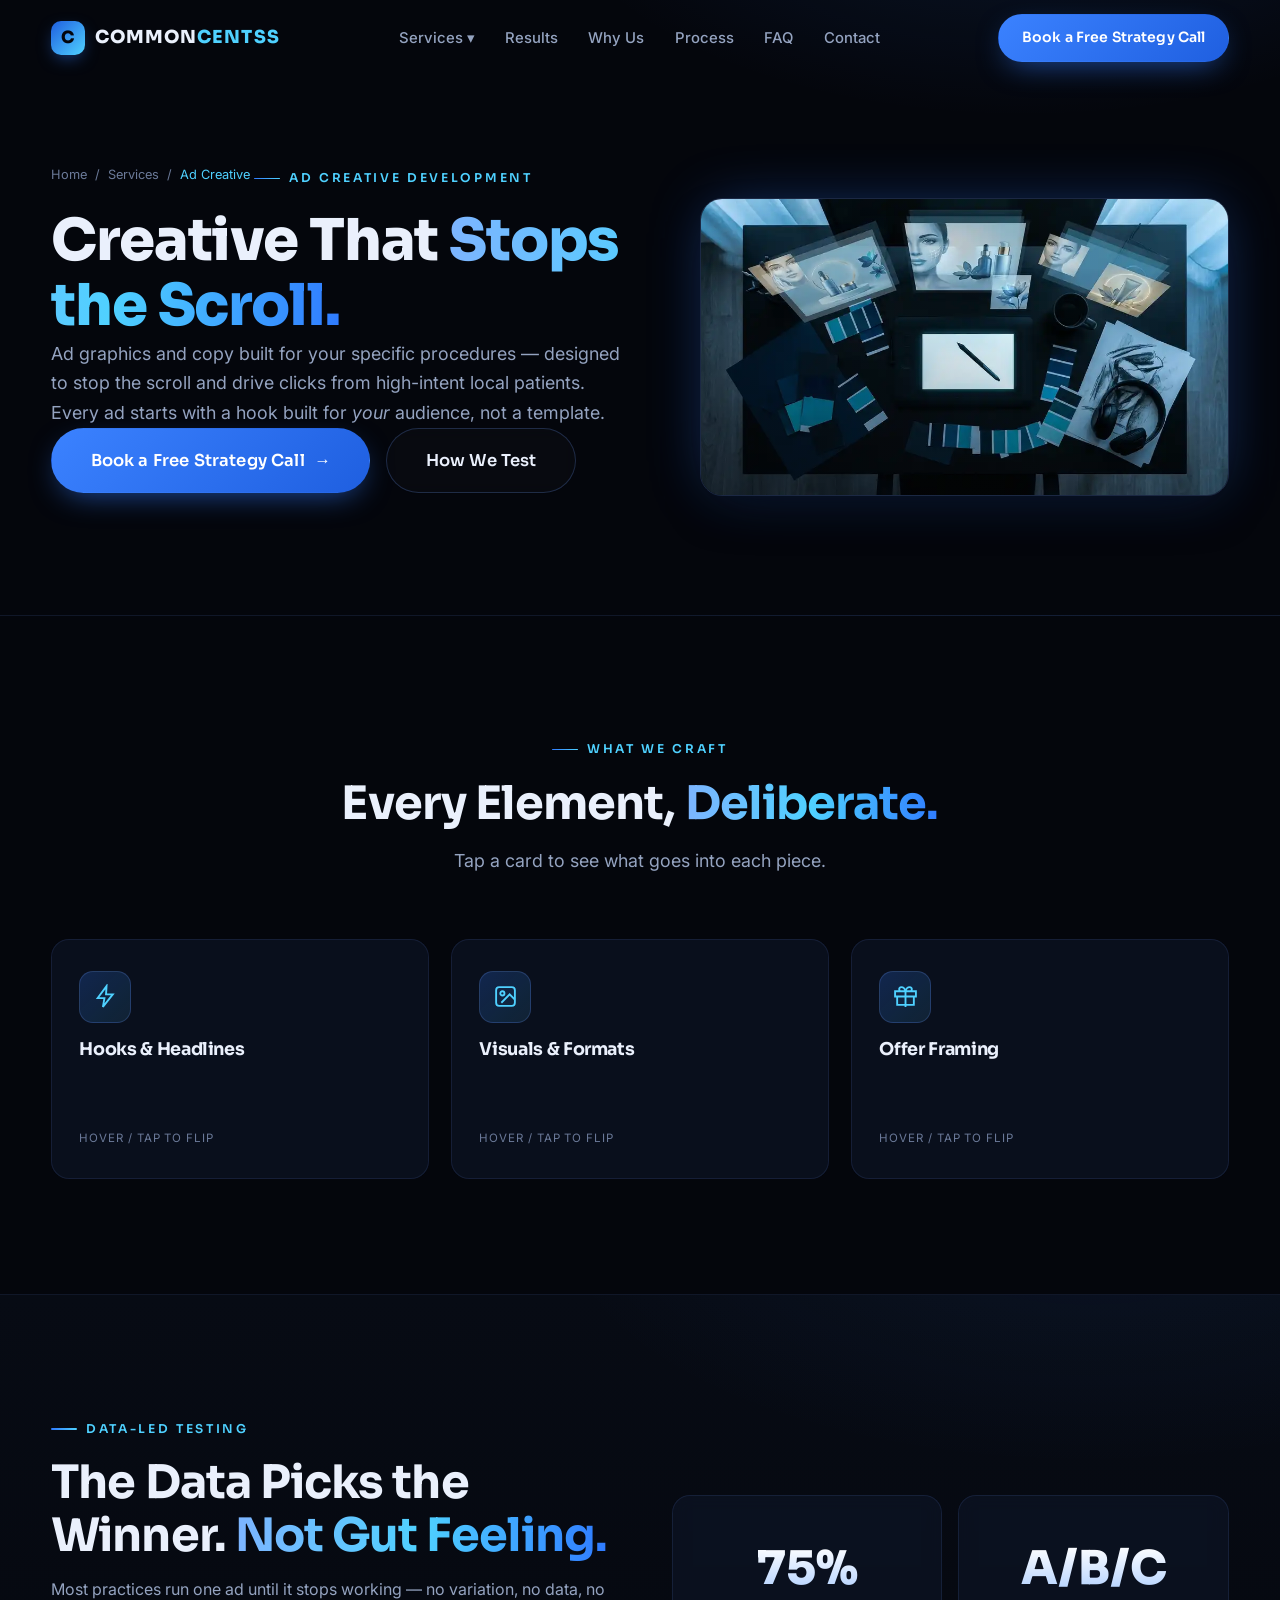
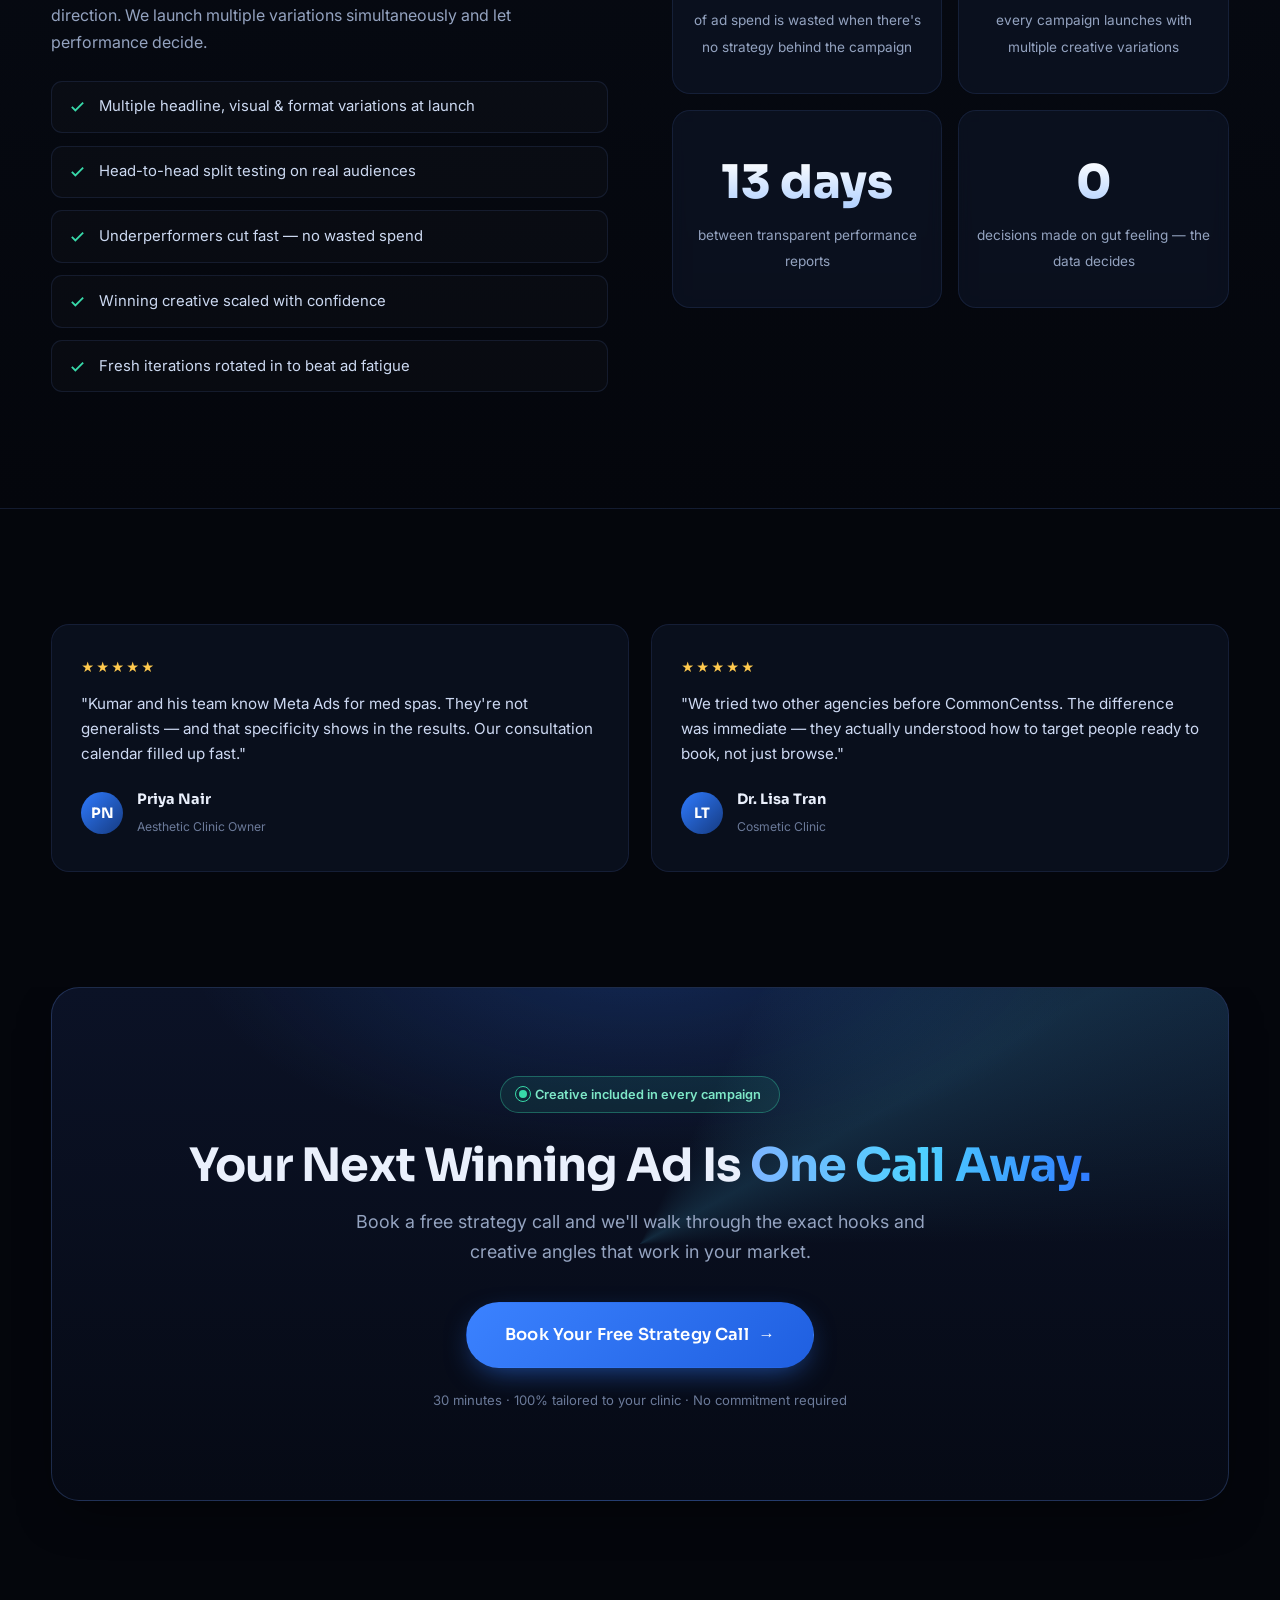
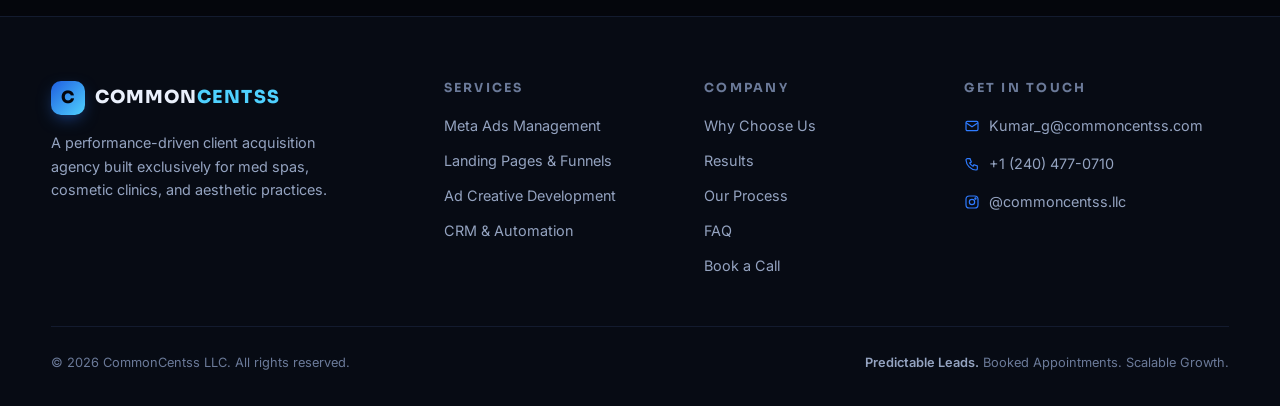
==== services/ad-creative.html @ 87baf68e "Build CommonCentss agency website — dark premium multi-page static site - Home page: interactive par" ====
<!DOCTYPE html>
<html lang="en">
<head>
  <meta charset="UTF-8" />
  <meta name="viewport" content="width=device-width, initial-scale=1.0" />
  <title>Done-For-You Ad Creative for Med Spas &amp; Aesthetic Clinics — CommonCentss</title>
  <meta name="description" content="Scroll-stopping ad graphics and copy built for your specific procedures — tested in variations until the data picks a winner. Done-for-you creative for aesthetic practices." />
  <link rel="preconnect" href="https://fonts.googleapis.com" />
  <link rel="preconnect" href="https://fonts.gstatic.com" crossorigin />
  <link href="https://fonts.googleapis.com/css2?family=Inter:wght@400;500;600&family=Sora:wght@600;700;800&display=swap" rel="stylesheet" />
  <link rel="stylesheet" href="../css/style.css" />
  <link rel="icon" href="data:image/svg+xml,<svg xmlns='http://www.w3.org/2000/svg' viewBox='0 0 100 100'><rect width='100' height='100' rx='24' fill='%231f5fe0'/><text x='50' y='68' font-size='55' font-family='Arial' font-weight='bold' fill='white' text-anchor='middle'>C</text></svg>" />
  <noscript><style>.reveal{opacity:1 !important;transform:none !important}</style></noscript>
</head>
<body>

  <div class="scroll-progress" aria-hidden="true"></div>

  <header class="nav">
    <div class="container nav-inner">
      <a href="../index.html" class="logo" aria-label="CommonCentss home">
        <span class="logo-mark">C</span>
        <span>COMMON<b>CENTSS</b></span>
      </a>
      <nav aria-label="Primary">
        <ul class="nav-links">
          <li class="dropdown">
            <a href="../index.html#services">Services ▾</a>
            <div class="dropdown-menu">
              <a href="meta-ads.html">Meta Ads Management<small>Facebook &amp; Instagram, fully managed</small></a>
              <a href="landing-pages.html">Landing Pages &amp; Funnels<small>Built to convert cold traffic</small></a>
              <a href="ad-creative.html">Ad Creative Development<small>Scroll-stopping visuals &amp; copy</small></a>
              <a href="crm-automation.html">CRM &amp; Follow-Up Automation<small>No lead left behind</small></a>
            </div>
          </li>
          <li><a href="../index.html#results">Results</a></li>
          <li><a href="../index.html#why-us">Why Us</a></li>
          <li><a href="../index.html#process">Process</a></li>
          <li><a href="../index.html#faq">FAQ</a></li>
          <li><a href="../contact.html">Contact</a></li>
        </ul>
      </nav>
      <div class="nav-cta">
        <a href="../contact.html" class="btn btn-primary">Book a Free Strategy Call</a>
      </div>
      <button class="nav-toggle" aria-label="Menu" aria-expanded="false">
        <span></span><span></span><span></span>
      </button>
    </div>
  </header>

  <main>

    <!-- PAGE HERO -->
    <section class="page-hero">
      <div class="container page-hero-grid">
        <div>
          <div class="breadcrumb reveal"><a href="../index.html">Home</a> / <a href="../index.html#services">Services</a> / <span style="color:var(--cyan)">Ad Creative</span></div>
          <span class="eyebrow reveal" style="--rd:.05s">Ad Creative Development</span>
          <h1 class="display reveal" style="--rd:.1s;font-size:clamp(2.2rem,4.6vw,3.6rem)">Creative That <span class="grad-text">Stops the Scroll.</span></h1>
          <p class="lead reveal" style="--rd:.18s">Ad graphics and copy built for your specific procedures — designed to stop the scroll and drive clicks from high-intent local patients. Every ad starts with a hook built for <em>your</em> audience, not a template.</p>
          <div class="hero-ctas reveal" style="--rd:.26s">
            <a href="../contact.html" class="btn btn-primary btn-lg">Book a Free Strategy Call <span class="btn-arrow">→</span></a>
            <a href="#testing" class="btn btn-ghost btn-lg">How We Test</a>
          </div>
        </div>
        <div class="reveal reveal-right" style="--rd:.2s">
          <div class="media-frame" data-tilt="6">
            <img src="../assets/img/creative-studio.webp" alt="Ad creative design process for beauty clinic campaigns" loading="eager" />
          </div>
        </div>
      </div>
    </section>

    <!-- WHAT WE CRAFT -->
    <section class="band-deep">
      <div class="container">
        <div class="section-head center reveal">
          <span class="eyebrow">What We Craft</span>
          <h2 class="h2">Every Element, <span class="grad-text">Deliberate.</span></h2>
          <p class="lead">Tap a card to see what goes into each piece.</p>
        </div>
        <div class="grid-3">
          <div class="flip-card reveal" tabindex="0" role="button" aria-label="Hooks and headlines details">
            <div class="flip-inner">
              <div class="flip-face flip-front">
                <div class="card-ico"><svg viewBox="0 0 24 24" fill="none" stroke="currentColor" stroke-width="1.8"><path d="M13 2L4.5 13.5H11L9.5 22 19 10h-6.5z"/></svg></div>
                <h3>Hooks &amp; Headlines</h3>
                <span class="flip-hint">Hover / tap to flip</span>
              </div>
              <div class="flip-face flip-back">
                <p>The first line decides everything. We write hooks around your procedure, your market, and the exact outcome your ideal patient wants — then test them head-to-head.</p>
              </div>
            </div>
          </div>
          <div class="flip-card reveal" style="--rd:.08s" tabindex="0" role="button" aria-label="Visuals and formats details">
            <div class="flip-inner">
              <div class="flip-face flip-front">
                <div class="card-ico"><svg viewBox="0 0 24 24" fill="none" stroke="currentColor" stroke-width="1.8"><rect x="3" y="3" width="18" height="18" rx="3"/><circle cx="9" cy="9" r="2"/><path d="M21 15l-5-5-8 8"/></svg></div>
                <h3>Visuals &amp; Formats</h3>
                <span class="flip-hint">Hover / tap to flip</span>
              </div>
              <div class="flip-face flip-back">
                <p>Static, carousel, and video formats — designed to feel native to the feed while standing out. Premium aesthetics that match the quality of your practice.</p>
              </div>
            </div>
          </div>
          <div class="flip-card reveal" style="--rd:.16s" tabindex="0" role="button" aria-label="Offer framing details">
            <div class="flip-inner">
              <div class="flip-face flip-front">
                <div class="card-ico"><svg viewBox="0 0 24 24" fill="none" stroke="currentColor" stroke-width="1.8"><path d="M20 12v8H4v-8M2 7h20v5H2zM12 22V7M12 7s-1-4-4-4-2.5 4 0 4h4zM12 7s1-4 4-4 2.5 4 0 4h-4z"/></svg></div>
                <h3>Offer Framing</h3>
                <span class="flip-hint">Hover / tap to flip</span>
              </div>
              <div class="flip-face flip-back">
                <p>The right offer, framed the right way, for the right audience. We position your consultation as the obvious next step — not a hard sell.</p>
              </div>
            </div>
          </div>
        </div>
      </div>
    </section>

    <!-- TESTING -->
    <section id="testing" class="band-raise">
      <div class="container feature-row">
        <div class="feature-copy reveal reveal-left">
          <span class="eyebrow">Data-Led Testing</span>
          <h2 class="h2">The Data Picks the Winner. <span class="grad-text">Not Gut Feeling.</span></h2>
          <p class="lead">Most practices run one ad until it stops working — no variation, no data, no direction. We launch multiple variations simultaneously and let performance decide.</p>
          <ul class="deliver-list">
            <li><svg viewBox="0 0 24 24" fill="none" stroke="currentColor" stroke-width="2.6"><path d="M4 12.5l5 5L20 6.5"/></svg>Multiple headline, visual &amp; format variations at launch</li>
            <li><svg viewBox="0 0 24 24" fill="none" stroke="currentColor" stroke-width="2.6"><path d="M4 12.5l5 5L20 6.5"/></svg>Head-to-head split testing on real audiences</li>
            <li><svg viewBox="0 0 24 24" fill="none" stroke="currentColor" stroke-width="2.6"><path d="M4 12.5l5 5L20 6.5"/></svg>Underperformers cut fast — no wasted spend</li>
            <li><svg viewBox="0 0 24 24" fill="none" stroke="currentColor" stroke-width="2.6"><path d="M4 12.5l5 5L20 6.5"/></svg>Winning creative scaled with confidence</li>
            <li><svg viewBox="0 0 24 24" fill="none" stroke="currentColor" stroke-width="2.6"><path d="M4 12.5l5 5L20 6.5"/></svg>Fresh iterations rotated in to beat ad fatigue</li>
          </ul>
        </div>
        <div class="reveal reveal-right">
          <div class="grid-2" style="gap:1rem">
            <div class="stat-cell"><b data-count="80" data-suffix="%">0</b><span>of ad spend is wasted when there's no strategy behind the campaign</span></div>
            <div class="stat-cell"><b>A/B/C</b><span>every campaign launches with multiple creative variations</span></div>
            <div class="stat-cell"><b data-count="14" data-suffix=" days">0</b><span>between transparent performance reports</span></div>
            <div class="stat-cell"><b>0</b><span>decisions made on gut feeling — the data decides</span></div>
          </div>
        </div>
      </div>
    </section>

    <!-- QUOTE -->
    <section class="band-deep">
      <div class="container">
        <div class="grid-2">
          <div class="card quote-card reveal">
            <div class="stars">★★★★★</div>
            <blockquote>"Kumar and his team know Meta Ads for med spas. They're not generalists — and that specificity shows in the results. Our consultation calendar filled up fast."</blockquote>
            <div class="quote-who"><span class="avatar">PN</span><div><b>Priya Nair</b><span>Aesthetic Clinic Owner</span></div></div>
          </div>
          <div class="card quote-card reveal" style="--rd:.08s">
            <div class="stars">★★★★★</div>
            <blockquote>"We tried two other agencies before CommonCentss. The difference was immediate — they actually understood how to target people ready to book, not just browse."</blockquote>
            <div class="quote-who"><span class="avatar">LT</span><div><b>Dr. Lisa Tran</b><span>Cosmetic Clinic</span></div></div>
          </div>
        </div>
      </div>
    </section>

    <!-- CTA -->
    <section class="cta-final band-deep" style="padding-top:0">
      <div class="container">
        <div class="cta-panel reveal">
          <span class="slot-badge"><span class="pulse-dot"></span>Creative included in every campaign</span>
          <h2 class="h2">Your Next Winning Ad Is <span class="grad-text">One Call Away.</span></h2>
          <p class="lead">Book a free strategy call and we'll walk through the exact hooks and creative angles that work in your market.</p>
          <a href="../contact.html" class="btn btn-primary btn-lg">Book Your Free Strategy Call <span class="btn-arrow">→</span></a>
          <p class="cta-sub">30 minutes · 100% tailored to your clinic · No commitment required</p>
        </div>
      </div>
    </section>

  </main>

  <footer>
    <div class="container">
      <div class="footer-grid">
        <div class="footer-brand">
          <a href="../index.html" class="logo"><span class="logo-mark">C</span><span>COMMON<b>CENTSS</b></span></a>
          <p>A performance-driven client acquisition agency built exclusively for med spas, cosmetic clinics, and aesthetic practices.</p>
        </div>
        <div class="footer-col">
          <h4>Services</h4>
          <ul>
            <li><a href="meta-ads.html">Meta Ads Management</a></li>
            <li><a href="landing-pages.html">Landing Pages &amp; Funnels</a></li>
            <li><a href="ad-creative.html">Ad Creative Development</a></li>
            <li><a href="crm-automation.html">CRM &amp; Automation</a></li>
          </ul>
        </div>
        <div class="footer-col">
          <h4>Company</h4>
          <ul>
            <li><a href="../index.html#why-us">Why Choose Us</a></li>
            <li><a href="../index.html#results">Results</a></li>
            <li><a href="../index.html#process">Our Process</a></li>
            <li><a href="../index.html#faq">FAQ</a></li>
            <li><a href="../contact.html">Book a Call</a></li>
          </ul>
        </div>
        <div class="footer-col">
          <h4>Get in Touch</h4>
          <ul>
            <li><a href="mailto:Kumar_g@commoncentss.com"><svg viewBox="0 0 24 24" fill="none" stroke="currentColor" stroke-width="1.8"><rect x="3" y="5" width="18" height="14" rx="2"/><path d="M3 7l9 6 9-6"/></svg>Kumar_g@commoncentss.com</a></li>
            <li><a href="tel:+12404770710"><svg viewBox="0 0 24 24" fill="none" stroke="currentColor" stroke-width="1.8"><path d="M5 4h4l2 5-2.5 1.5a11 11 0 0 0 5 5L15 13l5 2v4a2 2 0 0 1-2 2A16 16 0 0 1 3 6a2 2 0 0 1 2-2z"/></svg>+1 (240) 477-0710</a></li>
            <li><a href="https://www.instagram.com/commoncentss.llc" target="_blank" rel="noopener"><svg viewBox="0 0 24 24" fill="none" stroke="currentColor" stroke-width="1.8"><rect x="3" y="3" width="18" height="18" rx="5"/><circle cx="12" cy="12" r="4"/><circle cx="17.2" cy="6.8" r="0.9" fill="currentColor"/></svg>@commoncentss.llc</a></li>
          </ul>
        </div>
      </div>
      <div class="footer-bottom">
        <span>© <span id="year">2026</span> CommonCentss LLC. All rights reserved.</span>
        <span class="footer-tagline"><b>Predictable Leads.</b> Booked Appointments. Scalable Growth.</span>
      </div>
    </div>
  </footer>

  <button class="to-top" aria-label="Back to top"><svg viewBox="0 0 24 24" fill="none" stroke="currentColor" stroke-width="2.4"><path d="M12 19V5M5 12l7-7 7 7"/></svg></button>

  <script src="../js/main.js"></script>
</body>
</html>
---- css/style.css ----
/* ============================================================
   COMMONCENTSS — Global Stylesheet
   Dark navy / black premium theme · electric blue accents
   ============================================================ */

:root {
  --bg-0: #04060c;
  --bg-1: #070b14;
  --bg-2: #0a101f;
  --bg-3: #0e1628;
  --panel: rgba(14, 22, 40, 0.6);
  --line: rgba(90, 130, 210, 0.14);
  --line-strong: rgba(90, 130, 210, 0.28);
  --blue: #2f7bff;
  --cyan: #4fd1ff;
  --blue-soft: rgba(47, 123, 255, 0.12);
  --text: #eaf0fc;
  --muted: #94a3c0;
  --muted-2: #6b7a99;
  --success: #38d9a9;
  --radius: 18px;
  --radius-sm: 12px;
  --font-head: "Sora", sans-serif;
  --font-body: "Inter", sans-serif;
  --shadow-card: 0 20px 50px -20px rgba(0, 0, 0, 0.65);
  --shadow-glow: 0 0 60px -12px rgba(47, 123, 255, 0.45);
  --ease-out: cubic-bezier(0.22, 1, 0.36, 1);
}

* { margin: 0; padding: 0; box-sizing: border-box; }

html { scroll-behavior: smooth; }

body {
  font-family: var(--font-body);
  background: var(--bg-0);
  color: var(--text);
  line-height: 1.65;
  -webkit-font-smoothing: antialiased;
  overflow-x: hidden;
}

img { max-width: 100%; display: block; }
a { color: inherit; text-decoration: none; }
ul { list-style: none; }
button { font-family: inherit; cursor: pointer; }

::selection { background: rgba(47, 123, 255, 0.35); color: #fff; }

/* ---------- Typography ---------- */
h1, h2, h3, h4 {
  font-family: var(--font-head);
  font-weight: 700;
  line-height: 1.14;
  letter-spacing: -0.02em;
}

.display {
  font-size: clamp(2.5rem, 5.6vw, 4.4rem);
  font-weight: 800;
}

.h2 { font-size: clamp(1.9rem, 3.6vw, 3rem); }
.h3 { font-size: clamp(1.2rem, 2vw, 1.5rem); }

.lead {
  font-size: clamp(1.02rem, 1.4vw, 1.2rem);
  color: var(--muted);
  max-width: 640px;
}

.grad-text {
  background: linear-gradient(92deg, #7db4ff 0%, var(--cyan) 50%, var(--blue) 100%);
  -webkit-background-clip: text;
  background-clip: text;
  -webkit-text-fill-color: transparent;
  color: transparent;
}

.eyebrow {
  display: inline-flex;
  align-items: center;
  gap: 0.55rem;
  font-family: var(--font-head);
  font-size: 0.76rem;
  font-weight: 600;
  letter-spacing: 0.22em;
  text-transform: uppercase;
  color: var(--cyan);
  margin-bottom: 1.1rem;
}

.eyebrow::before {
  content: "";
  width: 26px;
  height: 1.5px;
  background: linear-gradient(90deg, var(--blue), var(--cyan));
  border-radius: 2px;
}

/* ---------- Layout ---------- */
.container {
  width: min(1180px, 92vw);
  margin-inline: auto;
}

section { position: relative; padding: clamp(4.5rem, 9vw, 8rem) 0; }

.section-head { max-width: 720px; margin-bottom: clamp(2.5rem, 5vw, 4rem); }
.section-head.center { margin-inline: auto; text-align: center; }
.section-head.center .lead { margin-inline: auto; }
.section-head .lead { margin-top: 1rem; }

/* Alternating rhythm bands */
.band-deep { background: var(--bg-0); }
.band-raise {
  background:
    radial-gradient(900px 420px at 85% -10%, rgba(47, 123, 255, 0.07), transparent 60%),
    linear-gradient(180deg, var(--bg-1), var(--bg-0));
  border-top: 1px solid var(--line);
  border-bottom: 1px solid var(--line);
}

/* ---------- Buttons ---------- */
.btn {
  position: relative;
  display: inline-flex;
  align-items: center;
  justify-content: center;
  gap: 0.6rem;
  padding: 0.95rem 1.9rem;
  border-radius: 999px;
  font-family: var(--font-head);
  font-size: 0.95rem;
  font-weight: 600;
  letter-spacing: 0.01em;
  border: 1px solid transparent;
  transition: transform 0.35s var(--ease-out), box-shadow 0.35s var(--ease-out),
    background 0.3s ease, border-color 0.3s ease, color 0.3s ease;
  white-space: nowrap;
}

.btn-primary {
  background: linear-gradient(135deg, #3b82ff 0%, #1f5fe0 100%);
  color: #fff;
  box-shadow: 0 10px 30px -10px rgba(47, 123, 255, 0.65);
}

.btn-primary:hover {
  transform: translateY(-3px);
  box-shadow: 0 18px 44px -12px rgba(47, 123, 255, 0.8);
}

.btn-primary .btn-arrow { transition: transform 0.3s var(--ease-out); }
.btn-primary:hover .btn-arrow { transform: translateX(4px); }

.btn-ghost {
  border-color: var(--line-strong);
  color: var(--text);
  background: rgba(255, 255, 255, 0.02);
  backdrop-filter: blur(6px);
}

.btn-ghost:hover {
  border-color: rgba(79, 209, 255, 0.55);
  color: var(--cyan);
  transform: translateY(-3px);
}

.btn-lg { padding: 1.15rem 2.4rem; font-size: 1.03rem; }

/* ---------- Navbar ---------- */
.nav {
  position: fixed;
  inset: 0 0 auto 0;
  z-index: 100;
  transition: background 0.4s ease, border-color 0.4s ease, box-shadow 0.4s ease;
  border-bottom: 1px solid transparent;
}

.nav.scrolled {
  background: rgba(5, 8, 15, 0.78);
  backdrop-filter: blur(18px);
  -webkit-backdrop-filter: blur(18px);
  border-bottom-color: var(--line);
  box-shadow: 0 12px 40px -20px rgba(0, 0, 0, 0.8);
}

.nav-inner {
  display: flex;
  align-items: center;
  justify-content: space-between;
  gap: 2rem;
  height: 76px;
}

.logo {
  font-family: var(--font-head);
  font-weight: 800;
  font-size: 1.12rem;
  letter-spacing: 0.06em;
  display: inline-flex;
  align-items: center;
  gap: 0.6rem;
}

.logo-mark {
  width: 34px;
  height: 34px;
  border-radius: 10px;
  display: grid;
  place-items: center;
  background: linear-gradient(135deg, #1f5fe0, #4fd1ff);
  color: #04060c;
  font-size: 1.05rem;
  font-weight: 800;
  box-shadow: 0 6px 18px -6px rgba(47, 123, 255, 0.7);
}

.logo span b { color: var(--cyan); font-weight: 800; }

.nav-links {
  display: flex;
  align-items: center;
  gap: 1.9rem;
  font-size: 0.93rem;
  font-weight: 500;
  color: var(--muted);
}

.nav-links > li { position: relative; }

.nav-links a { transition: color 0.25s ease; padding: 0.4rem 0; display: inline-block; }
.nav-links a:hover, .nav-links a.active { color: #fff; }

/* Dropdown */
.dropdown-menu {
  position: absolute;
  top: calc(100% + 10px);
  left: 50%;
  transform: translateX(-50%) translateY(8px);
  min-width: 250px;
  background: rgba(10, 16, 31, 0.96);
  backdrop-filter: blur(20px);
  border: 1px solid var(--line-strong);
  border-radius: 14px;
  padding: 0.5rem;
  opacity: 0;
  visibility: hidden;
  transition: opacity 0.25s ease, transform 0.25s var(--ease-out), visibility 0.25s;
  box-shadow: var(--shadow-card);
}

.dropdown:hover .dropdown-menu,
.dropdown:focus-within .dropdown-menu {
  opacity: 1;
  visibility: visible;
  transform: translateX(-50%) translateY(0);
}

.dropdown-menu a {
  display: block;
  padding: 0.65rem 0.9rem !important;
  border-radius: 9px;
  font-size: 0.9rem;
}

.dropdown-menu a:hover { background: var(--blue-soft); color: var(--cyan); }
.dropdown-menu a small { display: block; color: var(--muted-2); font-size: 0.76rem; font-weight: 400; }

.nav-cta { flex-shrink: 0; }
.nav-cta .btn { padding: 0.7rem 1.4rem; font-size: 0.88rem; }

/* Mobile nav */
.nav-toggle {
  display: none;
  background: none;
  border: 0;
  width: 42px;
  height: 42px;
  position: relative;
  z-index: 110;
}

.nav-toggle span {
  display: block;
  width: 22px;
  height: 2px;
  background: #fff;
  margin: 5px auto;
  border-radius: 2px;
  transition: transform 0.3s var(--ease-out), opacity 0.3s;
}

.nav-toggle.open span:nth-child(1) { transform: translateY(7px) rotate(45deg); }
.nav-toggle.open span:nth-child(2) { opacity: 0; }
.nav-toggle.open span:nth-child(3) { transform: translateY(-7px) rotate(-45deg); }

/* ---------- Hero ---------- */
.hero {
  min-height: 100svh;
  display: flex;
  align-items: center;
  padding: 8.5rem 0 5rem;
  overflow: hidden;
}

#hero-canvas {
  position: absolute;
  inset: 0;
  width: 100%;
  height: 100%;
  pointer-events: none;
}

.hero::after {
  content: "";
  position: absolute;
  inset: auto 0 0 0;
  height: 220px;
  background: linear-gradient(180deg, transparent, var(--bg-0));
  pointer-events: none;
}

.hero-glow {
  position: absolute;
  width: 900px;
  height: 900px;
  top: -350px;
  right: -250px;
  background: radial-gradient(circle, rgba(47, 123, 255, 0.16), transparent 62%);
  filter: blur(10px);
  pointer-events: none;
}

.hero-grid {
  position: relative;
  z-index: 2;
  display: grid;
  grid-template-columns: 1.05fr 0.95fr;
  align-items: center;
  gap: clamp(2.5rem, 5vw, 5rem);
}

.hero-badge {
  display: inline-flex;
  align-items: center;
  gap: 0.55rem;
  border: 1px solid var(--line-strong);
  background: rgba(47, 123, 255, 0.07);
  border-radius: 999px;
  padding: 0.45rem 1.05rem;
  font-size: 0.8rem;
  font-weight: 500;
  color: #bcd2ff;
  margin-bottom: 1.6rem;
  backdrop-filter: blur(6px);
}

.pulse-dot {
  width: 8px;
  height: 8px;
  border-radius: 50%;
  background: var(--success);
  position: relative;
}

.pulse-dot::after {
  content: "";
  position: absolute;
  inset: -4px;
  border-radius: 50%;
  border: 1.5px solid var(--success);
  animation: pulse 1.8s ease-out infinite;
}

@keyframes pulse {
  from { transform: scale(0.6); opacity: 1; }
  to { transform: scale(1.8); opacity: 0; }
}

.hero h1 { margin-bottom: 1.4rem; }
.hero .lead { margin-bottom: 2.4rem; }

.hero-ctas { display: flex; gap: 1rem; flex-wrap: wrap; margin-bottom: 2.6rem; }

.hero-mini-stats {
  display: flex;
  gap: 2.4rem;
  flex-wrap: wrap;
}

.hero-mini-stats div strong {
  display: block;
  font-family: var(--font-head);
  font-size: 1.45rem;
  font-weight: 700;
  color: #fff;
}

.hero-mini-stats div span { font-size: 0.82rem; color: var(--muted-2); }

/* Hero visual — live lead dashboard */
.hero-visual { position: relative; perspective: 1200px; }

.dash-card {
  position: relative;
  background: linear-gradient(165deg, rgba(19, 30, 55, 0.92), rgba(8, 13, 26, 0.94));
  border: 1px solid var(--line-strong);
  border-radius: 22px;
  padding: 1.6rem;
  box-shadow: var(--shadow-card), var(--shadow-glow);
  transform-style: preserve-3d;
  transition: transform 0.25s ease-out;
  will-change: transform;
}

.dash-head {
  display: flex;
  align-items: center;
  justify-content: space-between;
  margin-bottom: 1.3rem;
}

.dash-head .dash-title {
  font-family: var(--font-head);
  font-size: 0.86rem;
  font-weight: 600;
  color: #cfe0ff;
  display: flex;
  align-items: center;
  gap: 0.5rem;
}

.dash-live {
  font-size: 0.68rem;
  font-weight: 700;
  letter-spacing: 0.14em;
  color: var(--success);
  display: inline-flex;
  align-items: center;
  gap: 0.4rem;
}

.dash-metrics {
  display: grid;
  grid-template-columns: repeat(3, 1fr);
  gap: 0.8rem;
  margin-bottom: 1.3rem;
}

.dash-metric {
  background: rgba(255, 255, 255, 0.03);
  border: 1px solid var(--line);
  border-radius: 13px;
  padding: 0.85rem 0.9rem;
}

.dash-metric b {
  display: block;
  font-family: var(--font-head);
  font-size: clamp(1.15rem, 1.8vw, 1.5rem);
  color: #fff;
}

.dash-metric span { font-size: 0.68rem; color: var(--muted-2); letter-spacing: 0.04em; }
.dash-metric.accent b { color: var(--cyan); }

.dash-chart { position: relative; height: 130px; margin-bottom: 1.15rem; }
.dash-chart svg { width: 100%; height: 100%; overflow: visible; }

.chart-line {
  fill: none;
  stroke: url(#chartGrad);
  stroke-width: 2.5;
  stroke-linecap: round;
  stroke-dasharray: 600;
  stroke-dashoffset: 600;
  animation: drawline 2.6s var(--ease-out) 0.5s forwards;
}

.chart-fill { fill: url(#chartFill); opacity: 0; animation: fadein 1.2s ease 1.6s forwards; }

@keyframes drawline { to { stroke-dashoffset: 0; } }
@keyframes fadein { to { opacity: 1; } }

.dash-feed { display: grid; gap: 0.55rem; min-height: 118px; }

.feed-item {
  display: flex;
  align-items: center;
  gap: 0.75rem;
  background: rgba(255, 255, 255, 0.025);
  border: 1px solid var(--line);
  border-radius: 11px;
  padding: 0.6rem 0.85rem;
  font-size: 0.8rem;
  color: #c3d2ee;
  opacity: 0;
  transform: translateY(8px);
  animation: feedin 0.5s var(--ease-out) forwards;
}

@keyframes feedin { to { opacity: 1; transform: translateY(0); } }

.feed-item .feed-ico {
  width: 30px;
  height: 30px;
  border-radius: 9px;
  flex-shrink: 0;
  display: grid;
  place-items: center;
  background: var(--blue-soft);
  color: var(--cyan);
  font-size: 0.85rem;
}

.feed-item small { margin-left: auto; color: var(--muted-2); font-size: 0.68rem; white-space: nowrap; }

/* floating chips around dashboard */
.float-chip {
  position: absolute;
  z-index: 3;
  background: rgba(12, 19, 36, 0.92);
  border: 1px solid var(--line-strong);
  backdrop-filter: blur(10px);
  border-radius: 14px;
  padding: 0.7rem 1rem;
  font-size: 0.78rem;
  font-weight: 600;
  color: #d9e6ff;
  box-shadow: var(--shadow-card);
  display: flex;
  align-items: center;
  gap: 0.55rem;
  animation: floaty 6s ease-in-out infinite;
}

.float-chip b { color: var(--cyan); font-family: var(--font-head); }
.chip-tl { top: -22px; left: -30px; animation-delay: 0s; }
.chip-br { bottom: -20px; right: -24px; animation-delay: -3s; }

@keyframes floaty {
  0%, 100% { transform: translateY(0); }
  50% { transform: translateY(-12px); }
}

/* ---------- Trust strip ---------- */
.trust { padding: 3.2rem 0; border-top: 1px solid var(--line); border-bottom: 1px solid var(--line); background: var(--bg-1); overflow: hidden; }

.trust-label {
  text-align: center;
  font-size: 0.75rem;
  font-weight: 600;
  letter-spacing: 0.24em;
  text-transform: uppercase;
  color: var(--muted-2);
  margin-bottom: 1.6rem;
}

.marquee { position: relative; overflow: hidden; -webkit-mask-image: linear-gradient(90deg, transparent, #000 12%, #000 88%, transparent); mask-image: linear-gradient(90deg, transparent, #000 12%, #000 88%, transparent); }

.marquee-track {
  display: flex;
  gap: 3.5rem;
  width: max-content;
  animation: marquee 30s linear infinite;
}

.marquee:hover .marquee-track { animation-play-state: paused; }

@keyframes marquee { to { transform: translateX(-50%); } }

.marquee-item {
  display: inline-flex;
  align-items: center;
  gap: 0.7rem;
  font-family: var(--font-head);
  font-size: 1.02rem;
  font-weight: 600;
  color: #7e90b5;
  white-space: nowrap;
}

.marquee-item svg { width: 20px; height: 20px; color: var(--blue); opacity: 0.85; }

/* ---------- Stats band ---------- */
.stats-band {
  display: grid;
  grid-template-columns: repeat(4, 1fr);
  gap: 1rem;
}

.stat-cell {
  text-align: center;
  padding: 2.1rem 1rem;
  border-radius: var(--radius);
  background: var(--panel);
  border: 1px solid var(--line);
  backdrop-filter: blur(8px);
  transition: transform 0.4s var(--ease-out), border-color 0.4s ease, box-shadow 0.4s ease;
}

.stat-cell:hover {
  transform: translateY(-6px);
  border-color: rgba(79, 209, 255, 0.4);
  box-shadow: var(--shadow-glow);
}

.stat-cell b {
  display: block;
  font-family: var(--font-head);
  font-size: clamp(2rem, 4vw, 2.9rem);
  font-weight: 800;
  background: linear-gradient(180deg, #fff 20%, #9cc4ff);
  -webkit-background-clip: text;
  background-clip: text;
  -webkit-text-fill-color: transparent;
}

.stat-cell span { font-size: 0.85rem; color: var(--muted); }

/* ---------- Cards / services ---------- */
.grid-2 { display: grid; grid-template-columns: repeat(2, 1fr); gap: 1.4rem; }
.grid-3 { display: grid; grid-template-columns: repeat(3, 1fr); gap: 1.4rem; }
.grid-4 { display: grid; grid-template-columns: repeat(4, 1fr); gap: 1.4rem; }

.card {
  position: relative;
  background: var(--panel);
  border: 1px solid var(--line);
  border-radius: var(--radius);
  padding: 2rem 1.8rem;
  backdrop-filter: blur(8px);
  transition: transform 0.45s var(--ease-out), border-color 0.4s ease, box-shadow 0.45s ease;
  overflow: hidden;
}

.card::before {
  content: "";
  position: absolute;
  inset: 0;
  background: radial-gradient(420px 200px at var(--mx, 50%) var(--my, 0%), rgba(79, 209, 255, 0.09), transparent 60%);
  opacity: 0;
  transition: opacity 0.4s ease;
  pointer-events: none;
}

.card:hover::before { opacity: 1; }

.card:hover {
  transform: translateY(-7px);
  border-color: rgba(79, 209, 255, 0.35);
  box-shadow: var(--shadow-card);
}

.card-3d { transform-style: preserve-3d; will-change: transform; }

.card-ico {
  width: 52px;
  height: 52px;
  border-radius: 14px;
  display: grid;
  place-items: center;
  background: linear-gradient(135deg, rgba(47, 123, 255, 0.22), rgba(79, 209, 255, 0.1));
  border: 1px solid var(--line-strong);
  color: var(--cyan);
  margin-bottom: 1.25rem;
}

.card-ico svg { width: 25px; height: 25px; }

.card h3 { margin-bottom: 0.7rem; font-size: 1.18rem; }
.card p { color: var(--muted); font-size: 0.93rem; }

.card-link {
  display: inline-flex;
  align-items: center;
  gap: 0.45rem;
  margin-top: 1.25rem;
  font-family: var(--font-head);
  font-size: 0.86rem;
  font-weight: 600;
  color: var(--cyan);
}

.card-link svg { width: 15px; height: 15px; transition: transform 0.3s var(--ease-out); }
.card:hover .card-link svg { transform: translateX(4px); }

.service-tags { display: flex; flex-wrap: wrap; gap: 0.45rem; margin-top: 1.1rem; }

.tag {
  font-size: 0.7rem;
  font-weight: 600;
  letter-spacing: 0.03em;
  color: #a9c3f5;
  background: rgba(47, 123, 255, 0.09);
  border: 1px solid var(--line);
  border-radius: 999px;
  padding: 0.28rem 0.75rem;
}

/* ---------- Why us / comparison ---------- */
.why-grid {
  display: grid;
  grid-template-columns: 1fr 1.1fr;
  gap: clamp(2.5rem, 5vw, 4.5rem);
  align-items: center;
}

.check-list { display: grid; gap: 1.05rem; margin-top: 1.9rem; }

.check-list li { display: flex; gap: 0.9rem; align-items: flex-start; }

.check-list .check {
  flex-shrink: 0;
  width: 26px;
  height: 26px;
  margin-top: 0.15rem;
  border-radius: 8px;
  display: grid;
  place-items: center;
  background: rgba(56, 217, 169, 0.12);
  border: 1px solid rgba(56, 217, 169, 0.3);
  color: var(--success);
}

.check-list .check svg { width: 14px; height: 14px; }
.check-list b { display: block; font-family: var(--font-head); font-size: 0.98rem; font-weight: 600; }
.check-list p { color: var(--muted); font-size: 0.88rem; }

.versus {
  border: 1px solid var(--line-strong);
  border-radius: var(--radius);
  overflow: hidden;
  background: var(--panel);
  backdrop-filter: blur(8px);
  box-shadow: var(--shadow-card);
}

.versus-head {
  display: grid;
  grid-template-columns: 1fr 1fr;
  font-family: var(--font-head);
  font-size: 0.85rem;
  font-weight: 700;
  text-align: center;
  border-bottom: 1px solid var(--line-strong);
}

.versus-head div { padding: 1rem; }
.versus-head .vh-them { color: var(--muted-2); background: rgba(255, 255, 255, 0.015); }
.versus-head .vh-us { color: var(--cyan); background: rgba(47, 123, 255, 0.1); }

.versus-row {
  display: grid;
  grid-template-columns: 1fr 1fr;
  border-bottom: 1px solid var(--line);
  font-size: 0.86rem;
}

.versus-row:last-child { border-bottom: 0; }

.versus-row div { padding: 0.95rem 1.2rem; display: flex; align-items: center; gap: 0.6rem; }

.versus-row .v-them { color: var(--muted-2); }
.versus-row .v-us { color: #d7e4ff; background: rgba(47, 123, 255, 0.05); font-weight: 500; }

.versus-row svg { width: 15px; height: 15px; flex-shrink: 0; }
.versus-row .v-them svg { color: #e0526e; }
.versus-row .v-us svg { color: var(--success); }

/* ---------- Results / testimonials ---------- */
.result-card .result-top {
  display: flex;
  justify-content: space-between;
  align-items: center;
  margin-bottom: 1.2rem;
}

.result-card .result-kind {
  font-size: 0.72rem;
  font-weight: 700;
  letter-spacing: 0.16em;
  text-transform: uppercase;
  color: var(--cyan);
}

.result-nums { display: flex; gap: 1.6rem; margin: 1.2rem 0 1rem; flex-wrap: wrap; }

.result-nums div b {
  display: block;
  font-family: var(--font-head);
  font-size: 1.7rem;
  font-weight: 800;
  color: #fff;
}

.result-nums div span { font-size: 0.72rem; color: var(--muted-2); letter-spacing: 0.03em; }

.quote-card { display: flex; flex-direction: column; }

.quote-mark { font-family: var(--font-head); font-size: 3rem; line-height: 1; color: var(--blue); opacity: 0.7; margin-bottom: 0.4rem; }

.quote-card blockquote { color: #cdd9f2; font-size: 0.95rem; flex: 1; }

.quote-who { margin-top: 1.4rem; display: flex; align-items: center; gap: 0.85rem; }

.quote-who .avatar {
  width: 42px;
  height: 42px;
  border-radius: 50%;
  flex-shrink: 0;
  display: grid;
  place-items: center;
  font-family: var(--font-head);
  font-weight: 700;
  font-size: 0.9rem;
  color: #fff;
  background: linear-gradient(135deg, #2f7bff, #153a80);
}

.quote-who b { display: block; font-size: 0.9rem; font-family: var(--font-head); }
.quote-who span { font-size: 0.76rem; color: var(--muted-2); }

.stars { color: #ffc94d; font-size: 0.8rem; letter-spacing: 0.15em; margin-bottom: 0.8rem; }

/* ---------- Process timeline ---------- */
.process { position: relative; }

.process-track {
  position: relative;
  display: grid;
  grid-template-columns: repeat(4, 1fr);
  gap: 1.4rem;
}

.process-line {
  position: absolute;
  top: 34px;
  left: 8%;
  right: 8%;
  height: 2px;
  background: var(--line-strong);
  z-index: 0;
}

.process-line-fill {
  position: absolute;
  inset: 0 auto 0 0;
  width: 0%;
  background: linear-gradient(90deg, var(--blue), var(--cyan));
  box-shadow: 0 0 14px rgba(79, 209, 255, 0.8);
  transition: width 1.6s var(--ease-out);
}

.process.inview .process-line-fill { width: 100%; }

.step { position: relative; z-index: 1; text-align: center; padding: 0 0.6rem; }

.step-dot {
  width: 68px;
  height: 68px;
  margin: 0 auto 1.4rem;
  border-radius: 50%;
  display: grid;
  place-items: center;
  font-family: var(--font-head);
  font-weight: 800;
  font-size: 1.15rem;
  color: var(--cyan);
  background: var(--bg-2);
  border: 1.5px solid var(--line-strong);
  box-shadow: 0 0 0 8px var(--bg-0);
  transition: transform 0.45s var(--ease-out), border-color 0.4s, color 0.4s, box-shadow 0.45s;
}

.step:hover .step-dot {
  transform: translateY(-6px) scale(1.06);
  border-color: var(--cyan);
  box-shadow: 0 0 0 8px var(--bg-0), 0 0 34px rgba(79, 209, 255, 0.55);
}

.step h3 { font-size: 1.02rem; margin-bottom: 0.5rem; }
.step p { font-size: 0.85rem; color: var(--muted); }

.step-eta {
  display: inline-block;
  margin-top: 0.8rem;
  font-size: 0.68rem;
  font-weight: 700;
  letter-spacing: 0.12em;
  text-transform: uppercase;
  color: var(--cyan);
  background: var(--blue-soft);
  border: 1px solid var(--line);
  padding: 0.28rem 0.7rem;
  border-radius: 999px;
}

/* ---------- FAQ ---------- */
.faq-list { max-width: 780px; margin-inline: auto; display: grid; gap: 0.9rem; }

.faq-item {
  border: 1px solid var(--line);
  border-radius: var(--radius-sm);
  background: var(--panel);
  backdrop-filter: blur(8px);
  overflow: hidden;
  transition: border-color 0.3s ease;
}

.faq-item.open { border-color: rgba(79, 209, 255, 0.4); }

.faq-q {
  width: 100%;
  background: none;
  border: 0;
  color: var(--text);
  font-family: var(--font-head);
  font-size: 1rem;
  font-weight: 600;
  text-align: left;
  padding: 1.25rem 1.4rem;
  display: flex;
  justify-content: space-between;
  align-items: center;
  gap: 1rem;
}

.faq-q .faq-x {
  flex-shrink: 0;
  width: 30px;
  height: 30px;
  border-radius: 9px;
  display: grid;
  place-items: center;
  background: var(--blue-soft);
  color: var(--cyan);
  transition: transform 0.4s var(--ease-out), background 0.3s;
  font-size: 1.1rem;
  font-weight: 500;
}

.faq-item.open .faq-x { transform: rotate(45deg); background: rgba(79, 209, 255, 0.2); }

.faq-a {
  max-height: 0;
  overflow: hidden;
  transition: max-height 0.5s var(--ease-out);
}

.faq-a p { padding: 0 1.4rem 1.3rem; color: var(--muted); font-size: 0.92rem; }

/* ---------- CTA final ---------- */
.cta-final { overflow: hidden; }

.cta-panel {
  position: relative;
  text-align: center;
  padding: clamp(3.2rem, 7vw, 5.5rem) clamp(1.5rem, 5vw, 4rem);
  border-radius: 28px;
  border: 1px solid var(--line-strong);
  background:
    radial-gradient(700px 340px at 50% -10%, rgba(47, 123, 255, 0.22), transparent 65%),
    linear-gradient(180deg, #0b1226, #060a15);
  overflow: hidden;
  box-shadow: var(--shadow-card);
}

.cta-panel::before {
  content: "";
  position: absolute;
  inset: -60% -20%;
  background: conic-gradient(from 90deg at 50% 50%, transparent 82%, rgba(79, 209, 255, 0.14) 92%, transparent);
  animation: spin 14s linear infinite;
  pointer-events: none;
}

@keyframes spin { to { transform: rotate(1turn); } }

.cta-panel > * { position: relative; }

.cta-panel h2 { margin-bottom: 1rem; }
.cta-panel .lead { margin: 0 auto 2.2rem; }

.slot-badge {
  display: inline-flex;
  align-items: center;
  gap: 0.55rem;
  background: rgba(56, 217, 169, 0.09);
  border: 1px solid rgba(56, 217, 169, 0.35);
  color: #7ee8c8;
  font-size: 0.8rem;
  font-weight: 600;
  border-radius: 999px;
  padding: 0.45rem 1.1rem;
  margin-bottom: 1.6rem;
}

.cta-sub { margin-top: 1.4rem; font-size: 0.82rem; color: var(--muted-2); }

/* ---------- Footer ---------- */
footer {
  border-top: 1px solid var(--line);
  background: var(--bg-1);
  padding: 4rem 0 2rem;
}

.footer-grid {
  display: grid;
  grid-template-columns: 1.6fr 1fr 1fr 1.2fr;
  gap: 2.5rem;
  margin-bottom: 3rem;
}

.footer-brand p { color: var(--muted); font-size: 0.9rem; margin-top: 1rem; max-width: 300px; }

.footer-col h4 {
  font-size: 0.78rem;
  font-weight: 700;
  letter-spacing: 0.18em;
  text-transform: uppercase;
  color: var(--muted-2);
  margin-bottom: 1.2rem;
}

.footer-col ul { display: grid; gap: 0.7rem; font-size: 0.9rem; color: var(--muted); }
.footer-col a { transition: color 0.25s; display: inline-flex; align-items: center; gap: 0.55rem; }
.footer-col a:hover { color: var(--cyan); }
.footer-col svg { width: 16px; height: 16px; color: var(--blue); flex-shrink: 0; }

.footer-bottom {
  border-top: 1px solid var(--line);
  padding-top: 1.6rem;
  display: flex;
  justify-content: space-between;
  align-items: center;
  gap: 1rem;
  flex-wrap: wrap;
  font-size: 0.8rem;
  color: var(--muted-2);
}

.footer-tagline { color: var(--muted-2); }
.footer-tagline b { color: var(--muted); font-weight: 600; }

/* ---------- Scroll reveal ---------- */
.reveal {
  opacity: 0;
  transform: translateY(34px);
  transition: opacity 0.9s var(--ease-out), transform 0.9s var(--ease-out);
  transition-delay: var(--rd, 0s);
}

.reveal.in { opacity: 1; transform: none; }

.reveal-left { transform: translateX(-40px); }
.reveal-right { transform: translateX(40px); }
.reveal-left.in, .reveal-right.in { transform: none; }

/* ---------- Service page specifics ---------- */
.page-hero {
  padding: 10rem 0 5rem;
  position: relative;
  overflow: hidden;
  background:
    radial-gradient(800px 400px at 80% -20%, rgba(47, 123, 255, 0.13), transparent 60%),
    var(--bg-0);
  border-bottom: 1px solid var(--line);
}

.page-hero .breadcrumb {
  font-size: 0.8rem;
  color: var(--muted-2);
  margin-bottom: 1.4rem;
  display: inline-flex;
  gap: 0.5rem;
  align-items: center;
}

.page-hero .breadcrumb a:hover { color: var(--cyan); }

.page-hero-grid {
  display: grid;
  grid-template-columns: 1.05fr 0.95fr;
  gap: clamp(2.5rem, 5vw, 4.5rem);
  align-items: center;
}

.media-frame {
  position: relative;
  border-radius: 22px;
  overflow: hidden;
  border: 1px solid var(--line-strong);
  box-shadow: var(--shadow-card), var(--shadow-glow);
  transform-style: preserve-3d;
  will-change: transform;
  transition: transform 0.25s ease-out;
}

.media-frame::after {
  content: "";
  position: absolute;
  inset: 0;
  background: linear-gradient(200deg, rgba(79, 209, 255, 0.09), transparent 40%, rgba(4, 6, 12, 0.45));
  pointer-events: none;
}

.media-frame img { width: 100%; aspect-ratio: 16/9; object-fit: cover; }

.feature-row {
  display: grid;
  grid-template-columns: 1fr 1fr;
  gap: clamp(2.5rem, 5vw, 5rem);
  align-items: center;
}

.feature-row.flip .feature-copy { order: 2; }
.feature-row .lead { margin-top: 0.9rem; font-size: 1rem; }

.num-badge {
  font-family: var(--font-head);
  font-size: 0.8rem;
  font-weight: 800;
  color: var(--cyan);
  background: var(--blue-soft);
  border: 1px solid var(--line-strong);
  width: 44px;
  height: 44px;
  border-radius: 12px;
  display: grid;
  place-items: center;
  margin-bottom: 1.2rem;
}

/* 3D flip cards */
.flip-card { perspective: 1100px; min-height: 240px; cursor: pointer; }

.flip-inner {
  position: relative;
  width: 100%;
  height: 100%;
  min-height: inherit;
  transform-style: preserve-3d;
  transition: transform 0.8s var(--ease-out);
}

.flip-card.flipped .flip-inner, .flip-card:hover .flip-inner { transform: rotateY(180deg); }

.flip-face {
  position: absolute;
  inset: 0;
  backface-visibility: hidden;
  -webkit-backface-visibility: hidden;
  border-radius: var(--radius);
  border: 1px solid var(--line);
  padding: 1.9rem 1.7rem;
  display: flex;
  flex-direction: column;
  justify-content: center;
  background: var(--panel);
  backdrop-filter: blur(8px);
}

.flip-front .card-ico { margin-bottom: 1rem; }
.flip-front h3 { font-size: 1.1rem; }
.flip-front .flip-hint { margin-top: auto; padding-top: 1rem; font-size: 0.72rem; color: var(--muted-2); letter-spacing: 0.08em; text-transform: uppercase; }

.flip-back {
  transform: rotateY(180deg);
  background: linear-gradient(165deg, rgba(31, 95, 224, 0.25), rgba(8, 13, 26, 0.95));
  border-color: rgba(79, 209, 255, 0.4);
}

.flip-back p { color: #d5e2fb; font-size: 0.9rem; }

/* Deliverables list */
.deliver-list { display: grid; gap: 0.8rem; margin-top: 1.6rem; }

.deliver-list li {
  display: flex;
  align-items: center;
  gap: 0.8rem;
  font-size: 0.93rem;
  color: #ccd9f1;
  background: rgba(255, 255, 255, 0.02);
  border: 1px solid var(--line);
  border-radius: 11px;
  padding: 0.8rem 1.05rem;
  transition: transform 0.3s var(--ease-out), border-color 0.3s;
}

.deliver-list li:hover { transform: translateX(6px); border-color: rgba(79, 209, 255, 0.35); }
.deliver-list svg { width: 17px; height: 17px; color: var(--success); flex-shrink: 0; }

/* ---------- Contact page ---------- */
.contact-grid { display: grid; grid-template-columns: 1fr 1fr; gap: clamp(2.5rem, 5vw, 4rem); align-items: start; }

.contact-card { padding: 2.2rem; }

.form-grid { display: grid; gap: 1.1rem; }

.form-field label {
  display: block;
  font-size: 0.8rem;
  font-weight: 600;
  color: var(--muted);
  margin-bottom: 0.45rem;
  font-family: var(--font-head);
}

.form-field input, .form-field select, .form-field textarea {
  width: 100%;
  background: rgba(255, 255, 255, 0.03);
  border: 1px solid var(--line-strong);
  color: var(--text);
  border-radius: 11px;
  padding: 0.85rem 1rem;
  font-family: var(--font-body);
  font-size: 0.93rem;
  transition: border-color 0.3s, box-shadow 0.3s;
}

.form-field select { appearance: none; }
.form-field select option { background: var(--bg-2); color: var(--text); }

.form-field input:focus, .form-field select:focus, .form-field textarea:focus {
  outline: none;
  border-color: var(--cyan);
  box-shadow: 0 0 0 4px rgba(79, 209, 255, 0.12);
}

.contact-info-list { display: grid; gap: 1.3rem; margin-top: 2rem; }

.contact-info-list a {
  display: flex;
  align-items: center;
  gap: 1rem;
  padding: 1.1rem 1.3rem;
  border: 1px solid var(--line);
  border-radius: var(--radius-sm);
  background: var(--panel);
  transition: transform 0.35s var(--ease-out), border-color 0.3s;
}

.contact-info-list a:hover { transform: translateY(-4px); border-color: rgba(79, 209, 255, 0.4); }

.contact-info-list .ci-ico {
  width: 44px;
  height: 44px;
  border-radius: 12px;
  display: grid;
  place-items: center;
  background: var(--blue-soft);
  color: var(--cyan);
  flex-shrink: 0;
}

.contact-info-list .ci-ico svg { width: 20px; height: 20px; }
.contact-info-list b { display: block; font-size: 0.92rem; font-family: var(--font-head); }
.contact-info-list span { font-size: 0.8rem; color: var(--muted-2); }

/* ---------- Back to top / misc ---------- */
.to-top {
  position: fixed;
  right: 22px;
  bottom: 22px;
  z-index: 90;
  width: 46px;
  height: 46px;
  border-radius: 50%;
  border: 1px solid var(--line-strong);
  background: rgba(10, 16, 31, 0.9);
  color: var(--cyan);
  display: grid;
  place-items: center;
  opacity: 0;
  visibility: hidden;
  transform: translateY(12px);
  transition: all 0.35s var(--ease-out);
  backdrop-filter: blur(10px);
}

.to-top.show { opacity: 1; visibility: visible; transform: none; }
.to-top:hover { border-color: var(--cyan); box-shadow: 0 0 24px rgba(79, 209, 255, 0.4); }
.to-top svg { width: 18px; height: 18px; }

.scroll-progress {
  position: fixed;
  top: 0;
  left: 0;
  height: 2.5px;
  width: 0%;
  z-index: 200;
  background: linear-gradient(90deg, var(--blue), var(--cyan));
  box-shadow: 0 0 12px rgba(79, 209, 255, 0.7);
}

/* ---------- Responsive ---------- */
@media (max-width: 1020px) {
  .hero-grid, .page-hero-grid, .why-grid { grid-template-columns: 1fr; }
  .hero-visual { max-width: 620px; margin-inline: auto; width: 100%; }
  .grid-4 { grid-template-columns: repeat(2, 1fr); }
  .stats-band { grid-template-columns: repeat(2, 1fr); }
  .process-track { grid-template-columns: repeat(2, 1fr); row-gap: 2.6rem; }
  .process-line { display: none; }
  .footer-grid { grid-template-columns: 1fr 1fr; }
  .feature-row, .contact-grid { grid-template-columns: 1fr; }
  .feature-row.flip .feature-copy { order: 0; }
}

@media (max-width: 760px) {
  .nav-links {
    position: fixed;
    inset: 0;
    z-index: 100;
    flex-direction: column;
    justify-content: center;
    gap: 1.6rem;
    background: rgba(4, 6, 12, 0.97);
    backdrop-filter: blur(20px);
    font-size: 1.15rem;
    opacity: 0;
    visibility: hidden;
    transition: opacity 0.35s ease, visibility 0.35s;
  }

  .nav-links.open { opacity: 1; visibility: visible; }

  .dropdown-menu {
    position: static;
    transform: none;
    opacity: 1;
    visibility: visible;
    border: 0;
    background: transparent;
    box-shadow: none;
    text-align: center;
    padding: 0;
    display: grid;
    gap: 0.2rem;
  }

  .dropdown-menu a { font-size: 0.95rem; color: var(--muted); }
  .dropdown-menu a small { display: none; }
  .dropdown > a { display: none; }

  .nav-toggle { display: block; }
  .nav-cta { display: none; }

  .grid-2, .grid-3, .grid-4 { grid-template-columns: 1fr; }
  .process-track { grid-template-columns: 1fr; }
  .footer-grid { grid-template-columns: 1fr; gap: 2rem; }
  .hero { padding-top: 7rem; }
  .hero-mini-stats { gap: 1.4rem; }
  .float-chip { display: none; }
  .versus-head div, .versus-row div { padding: 0.8rem 0.8rem; font-size: 0.78rem; }
}

@media (prefers-reduced-motion: reduce) {
  html { scroll-behavior: auto; }
  *, *::before, *::after { animation-duration: 0.01ms !important; animation-iteration-count: 1 !important; transition-duration: 0.01ms !important; }
  .reveal { opacity: 1; transform: none; }
}
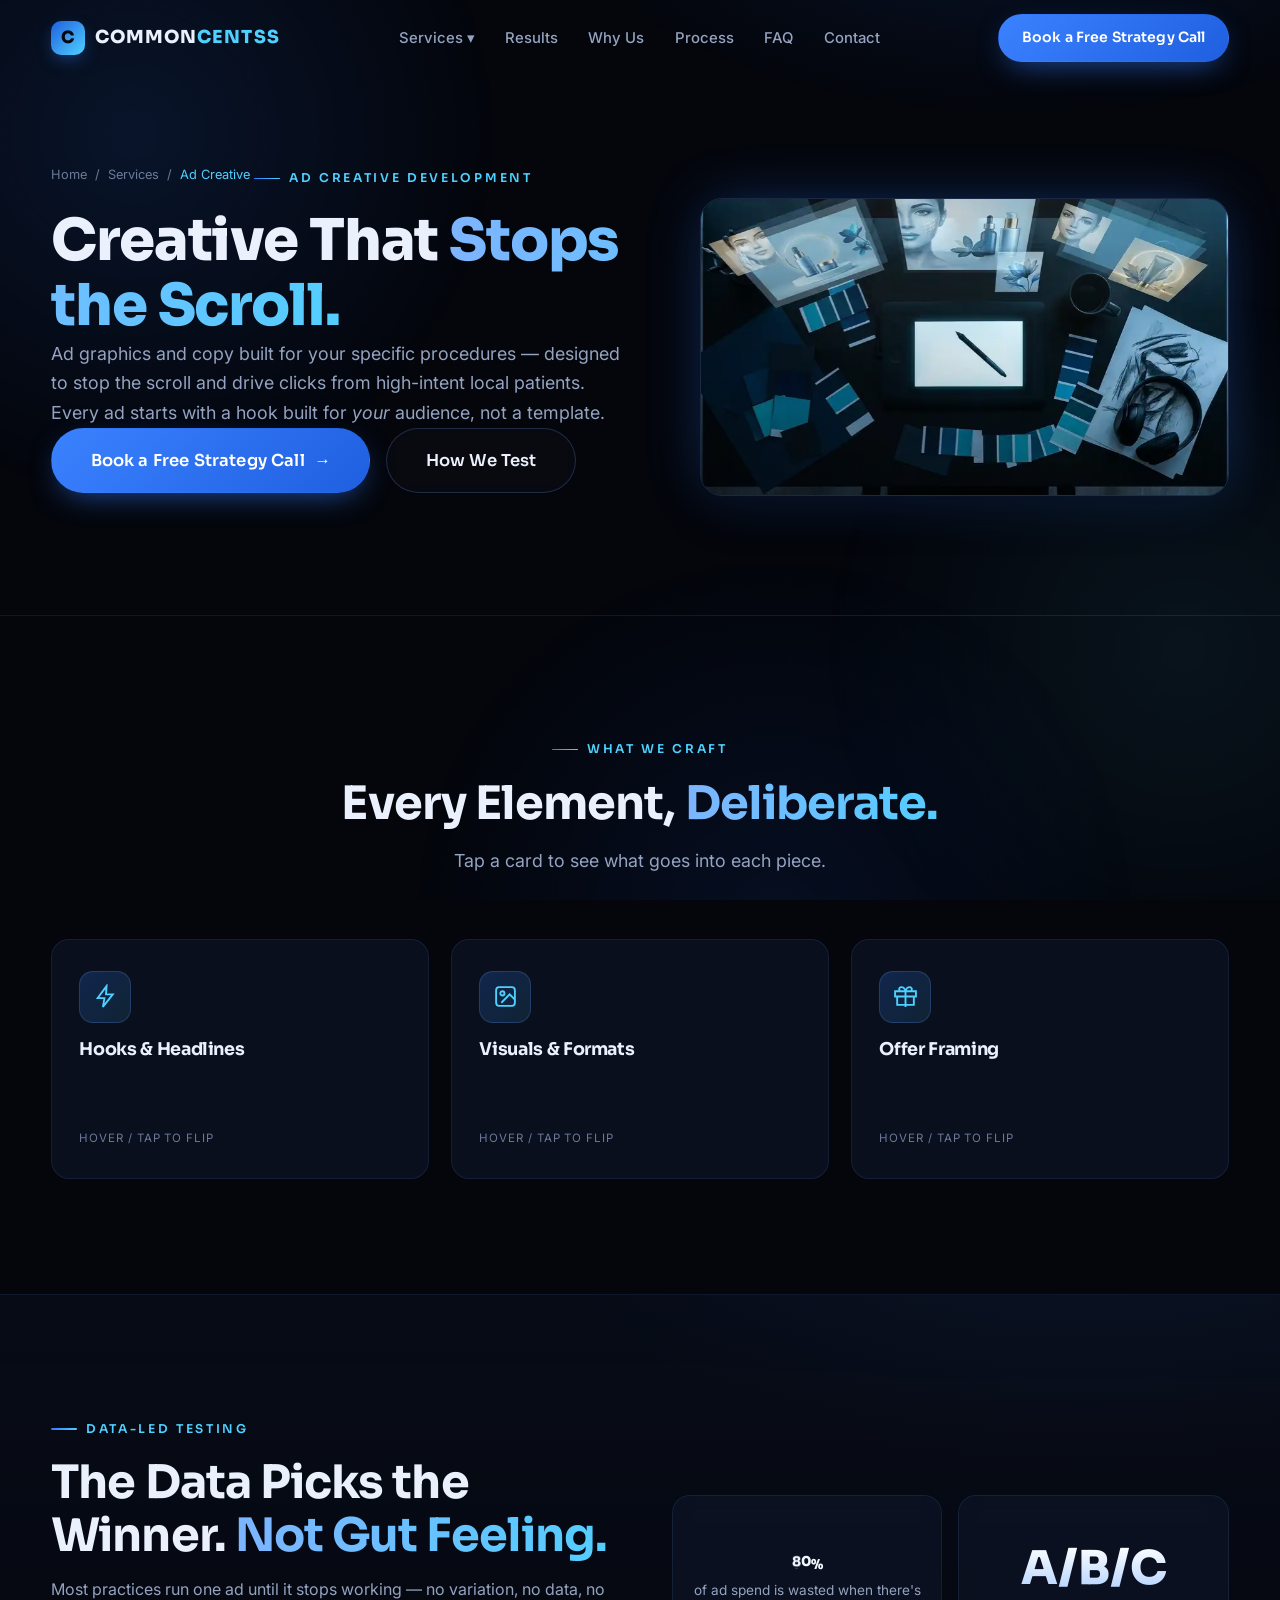
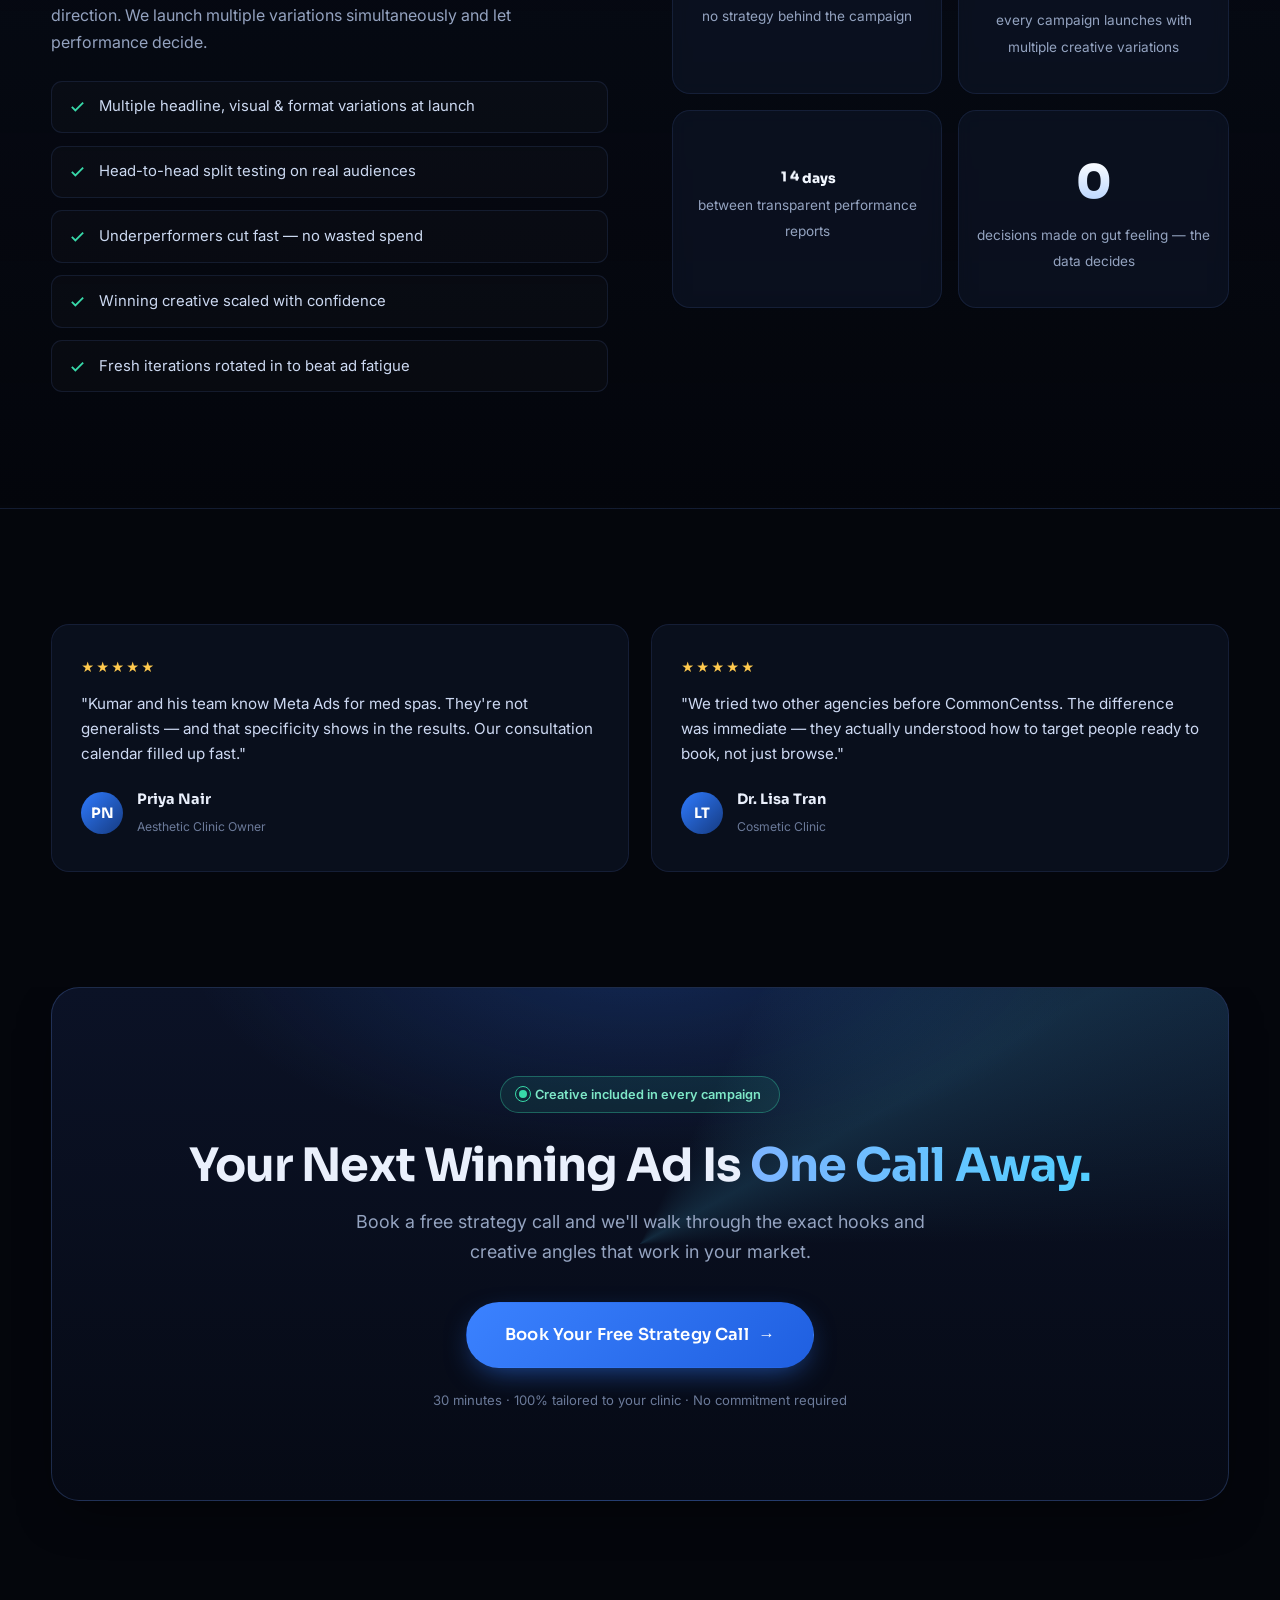
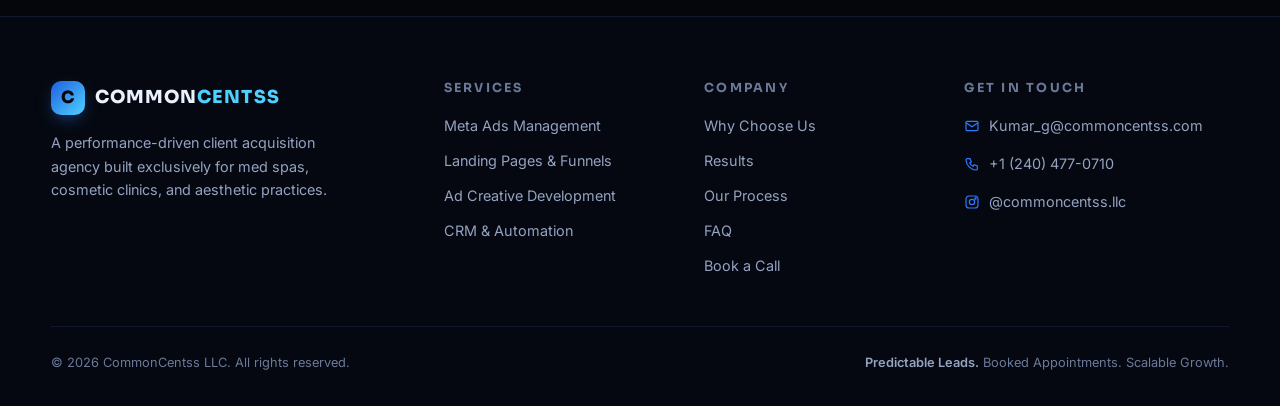
==== commit c3e73329: "Premium cinematic UI pass — scroll-linked interactions, all copy unchanged - Aurora gradient backgro" ====
--- a/services/ad-creative.html
+++ b/services/ad-creative.html
@@ -66,7 +66,7 @@
         </div>
         <div class="reveal reveal-right" style="--rd:.2s">
           <div class="media-frame" data-tilt="6">
-            <img src="../assets/img/creative-studio.webp" alt="Ad creative design process for beauty clinic campaigns" loading="eager" />
+            <img class="plx-img" data-plx="0.1" src="../assets/img/creative-studio.webp" alt="Ad creative design process for beauty clinic campaigns" loading="eager" />
           </div>
         </div>
       </div>
--- a/css/style.css
+++ b/css/style.css
@@ -1363,3 +1363,334 @@
   *, *::before, *::after { animation-duration: 0.01ms !important; animation-iteration-count: 1 !important; transition-duration: 0.01ms !important; }
   .reveal { opacity: 1; transform: none; }
 }
+
+/* ============================================================
+   V2 — PREMIUM CINEMATIC LAYER
+   Aurora background · cursor spotlight · glassmorphism ·
+   magnetic buttons · odometer counters · stacking cards ·
+   horizontal process timeline · parallax · microinteractions
+   (transform/opacity only — GPU friendly)
+   ============================================================ */
+
+/* ---------- Translucent bands over the animated aurora ---------- */
+html { background: var(--bg-0); }
+body { background: transparent; }
+.band-deep { background: transparent; }
+.band-raise {
+  background:
+    radial-gradient(900px 420px at 85% -10%, rgba(47, 123, 255, 0.07), transparent 60%),
+    linear-gradient(180deg, rgba(10, 16, 31, 0.55), rgba(4, 6, 12, 0));
+}
+.trust { background: rgba(7, 11, 20, 0.55); }
+footer { background: rgba(7, 11, 20, 0.6); }
+.page-hero {
+  background:
+    radial-gradient(800px 400px at 80% -20%, rgba(47, 123, 255, 0.13), transparent 60%);
+}
+
+/* ---------- Aurora: slow-drifting gradient blobs ---------- */
+.aurora {
+  position: fixed;
+  inset: 0;
+  z-index: 0;
+  overflow: hidden;
+  pointer-events: none;
+}
+
+.aurora span {
+  position: absolute;
+  width: 65vmax;
+  height: 65vmax;
+  border-radius: 50%;
+  will-change: transform;
+  background: radial-gradient(circle, rgba(47, 123, 255, 0.13), transparent 62%);
+  animation: aurora-drift 28s ease-in-out infinite alternate;
+}
+
+.aurora span:nth-child(1) { left: -22vmax; top: -22vmax; }
+.aurora span:nth-child(2) {
+  right: -25vmax; top: 26%;
+  background: radial-gradient(circle, rgba(79, 209, 255, 0.07), transparent 62%);
+  animation-duration: 36s; animation-delay: -9s;
+}
+.aurora span:nth-child(3) {
+  left: 28%; bottom: -34vmax;
+  background: radial-gradient(circle, rgba(31, 95, 224, 0.10), transparent 62%);
+  animation-duration: 44s; animation-delay: -18s;
+}
+
+@keyframes aurora-drift {
+  from { transform: translate3d(0, 0, 0) scale(1) rotate(0deg); }
+  to { transform: translate3d(9vmax, 7vmax, 0) scale(1.18) rotate(10deg); }
+}
+
+/* Ensure all page content paints above the aurora */
+main, footer { position: relative; z-index: 2; }
+
+/* ---------- Cursor spotlight (mouse-responsive lighting) ---------- */
+.spotlight {
+  position: fixed;
+  left: -350px;
+  top: -350px;
+  width: 700px;
+  height: 700px;
+  border-radius: 50%;
+  pointer-events: none;
+  z-index: 3;
+  mix-blend-mode: screen;
+  background: radial-gradient(circle, rgba(47, 123, 255, 0.075), transparent 60%);
+  opacity: 0;
+  transition: opacity 0.6s ease;
+  will-change: transform;
+}
+
+/* ---------- Scroll progress: transform-driven ---------- */
+.scroll-progress {
+  width: 100%;
+  transform: scaleX(0);
+  transform-origin: left center;
+  will-change: transform;
+}
+
+/* ---------- Glassmorphism upgrades ---------- */
+.dash-card {
+  background: linear-gradient(165deg, rgba(19, 30, 55, 0.72), rgba(8, 13, 26, 0.8));
+  backdrop-filter: blur(16px) saturate(1.25);
+  -webkit-backdrop-filter: blur(16px) saturate(1.25);
+  border-color: rgba(120, 160, 240, 0.28);
+}
+
+.float-chip {
+  background: rgba(12, 19, 36, 0.7);
+  backdrop-filter: blur(14px) saturate(1.2);
+  -webkit-backdrop-filter: blur(14px) saturate(1.2);
+}
+
+/* ---------- Tilt glare (set via --gx/--gy from JS) ---------- */
+.media-frame::after {
+  background:
+    radial-gradient(420px 320px at var(--gx, 50%) var(--gy, 0%), rgba(255, 255, 255, 0.09), transparent 60%),
+    linear-gradient(200deg, rgba(79, 209, 255, 0.09), transparent 40%, rgba(4, 6, 12, 0.45));
+}
+
+.dash-card::before {
+  content: "";
+  position: absolute;
+  inset: 0;
+  border-radius: inherit;
+  background: radial-gradient(380px 280px at var(--gx, 50%) var(--gy, 0%), rgba(255, 255, 255, 0.05), transparent 60%);
+  pointer-events: none;
+}
+
+/* Parallax media images: over-scaled so movement never shows edges */
+.media-frame { overflow: hidden; }
+.media-frame img.plx-img { transform: scale(1.18); will-change: transform; }
+
+/* ---------- Shimmering gradient headlines ---------- */
+.grad-text {
+  background-size: 220% 100%;
+  animation: shimmer 7s ease-in-out infinite alternate;
+}
+
+@keyframes shimmer {
+  from { background-position: 0% 0; }
+  to { background-position: 100% 0; }
+}
+
+/* ---------- Odometer counters ---------- */
+.odo { display: flex; line-height: 1; }
+.stat-cell .odo, .cta-panel .odo { justify-content: center; }
+.odo-char { white-space: pre; }
+.odo-reel {
+  display: inline-block;
+  height: 1em;
+  overflow: hidden;
+}
+.odo-col {
+  display: flex;
+  flex-direction: column;
+  transform: translate3d(0, 0, 0);
+  transition: transform 1.7s cubic-bezier(0.22, 1, 0.36, 1);
+  will-change: transform;
+}
+.odo-col span { height: 1em; line-height: 1; }
+.stat-cell b.odo { margin-inline: auto; width: max-content; }
+
+/* gradient background-clip:text can't paint through the reel's overflow
+   clipping — odometer numbers get a solid fill instead */
+.stat-cell b.odo {
+  background: none;
+  -webkit-text-fill-color: #f2f7ff;
+  color: #f2f7ff;
+}
+
+/* ---------- Stacking service cards (cinematic scroll) ---------- */
+.stack-wrap { display: grid; gap: 1.4rem; }
+
+@media (min-width: 761px) {
+  .stack-wrap { display: block; }
+  .stack-card {
+    position: sticky;
+    top: calc(108px + var(--si, 0) * 30px);
+    margin-bottom: 3rem;
+    display: grid;
+    grid-template-columns: auto 1fr;
+    column-gap: 1.8rem;
+    align-items: start;
+    padding: 2.4rem 2.6rem;
+    background: linear-gradient(165deg, rgba(17, 26, 48, 0.92), rgba(8, 13, 26, 0.96));
+    border-color: var(--line-strong);
+    box-shadow: 0 -18px 50px -30px rgba(0, 0, 0, 0.9), var(--shadow-card);
+    will-change: transform, opacity;
+    transform-origin: top center;
+  }
+  .stack-card:last-child { margin-bottom: 0; }
+  .stack-card .card-ico { grid-row: span 4; width: 60px; height: 60px; margin-bottom: 0; }
+  .stack-card .card-ico svg { width: 28px; height: 28px; }
+  .stack-card h3 { font-size: 1.4rem; }
+  .stack-card p { max-width: 62ch; font-size: 0.98rem; }
+  .stack-card:nth-child(1) { --si: 0; }
+  .stack-card:nth-child(2) { --si: 1; }
+  .stack-card:nth-child(3) { --si: 2; }
+  .stack-card:nth-child(4) { --si: 3; }
+  /* stacking transforms are scroll-linked; keep only opacity on reveal */
+  .stack-card.reveal { transform: none; transition: opacity 0.9s var(--ease-out); }
+  .stack-card:hover { transform: none; }
+}
+
+/* ---------- Horizontal scroll-linked process timeline ---------- */
+.js .hscroll { position: relative; height: 320vh; }
+.js .hscroll-sticky {
+  position: sticky;
+  top: 0;
+  height: 100vh;
+  display: flex;
+  flex-direction: column;
+  justify-content: center;
+  overflow: hidden;
+}
+.hscroll-sticky .section-head { margin-bottom: clamp(2rem, 4vh, 3.5rem); }
+.hscroll-track {
+  position: relative;
+  display: flex;
+  align-items: stretch;
+  gap: 2rem;
+  width: max-content;
+  padding: 2.2rem 10vw 1rem;
+  will-change: transform;
+}
+
+.hscroll-track .step {
+  flex-shrink: 0;
+  width: min(420px, 74vw);
+  text-align: left;
+  background: var(--panel);
+  border: 1px solid var(--line);
+  border-radius: var(--radius);
+  padding: 2.1rem 2rem;
+  backdrop-filter: blur(8px);
+  transition: border-color 0.4s ease;
+}
+
+.hscroll-track .step:hover { border-color: rgba(79, 209, 255, 0.4); }
+.hscroll-track .step-dot { margin: 0 0 1.4rem; box-shadow: none; }
+.hscroll-track .step h3 { font-size: 1.2rem; }
+.hscroll-track .step p { font-size: 0.92rem; }
+
+.process-line-h {
+  position: absolute;
+  top: calc(2.2rem + 34px);
+  left: 0;
+  right: 0;
+  height: 2px;
+  background: var(--line-strong);
+  z-index: -1;
+}
+
+.process-line-h .process-line-fill {
+  position: absolute;
+  inset: 0;
+  width: 100%;
+  transform: scaleX(0);
+  transform-origin: left center;
+  background: linear-gradient(90deg, var(--blue), var(--cyan));
+  box-shadow: 0 0 14px rgba(79, 209, 255, 0.8);
+  transition: none;
+  will-change: transform;
+}
+
+/* The sticky viewport supplies its own vertical rhythm */
+.js .process { padding: 0; }
+
+/* Vertical fallback: no-JS, mobile, or reduced motion */
+@media (max-width: 760px) {
+  .js .process { padding: clamp(4.5rem, 9vw, 8rem) 0; }
+  .js .hscroll { height: auto; }
+  .js .hscroll-sticky { position: static; height: auto; overflow: visible; }
+  .hscroll-track { flex-direction: column; width: auto; padding: 0 4vw; transform: none !important; }
+  .hscroll-track .step { width: 100%; }
+  .process-line-h { display: none; }
+}
+
+@media (prefers-reduced-motion: reduce) {
+  .js .process { padding: clamp(4.5rem, 9vw, 8rem) 0; }
+  .js .hscroll { height: auto; }
+  .js .hscroll-sticky { position: static; height: auto; overflow: visible; }
+  .hscroll-track { flex-wrap: wrap; width: auto; justify-content: center; transform: none !important; }
+  .process-line-h { display: none; }
+  .aurora, .spotlight { display: none; }
+}
+
+/* ---------- Magnetic buttons ---------- */
+.btn.magnetic { transition: transform 0.28s var(--ease-out), box-shadow 0.35s var(--ease-out), background 0.3s ease, border-color 0.3s ease, color 0.3s ease; }
+
+/* ---------- Microinteractions ---------- */
+.btn, .card, .tag, .faq-q, .nav-links a, .footer-col a, .to-top,
+.contact-info-list a, .logo, .flip-card { -webkit-tap-highlight-color: transparent; }
+
+.btn:active { transform: scale(0.96) !important; transition-duration: 0.08s; }
+.to-top:active { transform: scale(0.9); }
+.faq-q:active .faq-x { transform: scale(0.82); }
+.faq-item.open .faq-q:active .faq-x { transform: rotate(45deg) scale(0.82); }
+
+.nav-links > li > a { position: relative; }
+.nav-links > li > a::after {
+  content: "";
+  position: absolute;
+  left: 0;
+  bottom: -2px;
+  height: 1.5px;
+  width: 100%;
+  border-radius: 2px;
+  background: linear-gradient(90deg, var(--blue), var(--cyan));
+  transform: scaleX(0);
+  transform-origin: right center;
+  transition: transform 0.35s var(--ease-out);
+}
+.nav-links > li > a:hover::after,
+.nav-links > li > a.active::after { transform: scaleX(1); transform-origin: left center; }
+
+.tag { transition: color 0.3s ease, border-color 0.3s ease, transform 0.3s var(--ease-out); }
+.card:hover .tag { border-color: rgba(79, 209, 255, 0.35); color: #cfe2ff; }
+
+.footer-col a { transition: color 0.25s ease, transform 0.3s var(--ease-out); }
+.footer-col a:hover { transform: translate3d(4px, 0, 0); }
+
+.logo-mark { transition: transform 0.4s var(--ease-out), box-shadow 0.4s ease; }
+.logo:hover .logo-mark { transform: rotate(-8deg) scale(1.08); box-shadow: 0 8px 26px -6px rgba(47, 123, 255, 0.9); }
+
+.check-list li { transition: transform 0.35s var(--ease-out); }
+.check-list li:hover { transform: translate3d(5px, 0, 0); }
+
+.quote-card .avatar { transition: transform 0.4s var(--ease-out); }
+.quote-card:hover .avatar { transform: scale(1.1) rotate(-4deg); }
+
+.dropdown-menu a { transition: background 0.25s ease, color 0.25s ease, transform 0.3s var(--ease-out); }
+.dropdown-menu a:hover { transform: translate3d(4px, 0, 0); }
+
+a:focus-visible, button:focus-visible, input:focus-visible,
+select:focus-visible, textarea:focus-visible, [tabindex]:focus-visible {
+  outline: 2px solid var(--cyan);
+  outline-offset: 3px;
+  border-radius: 6px;
+}
